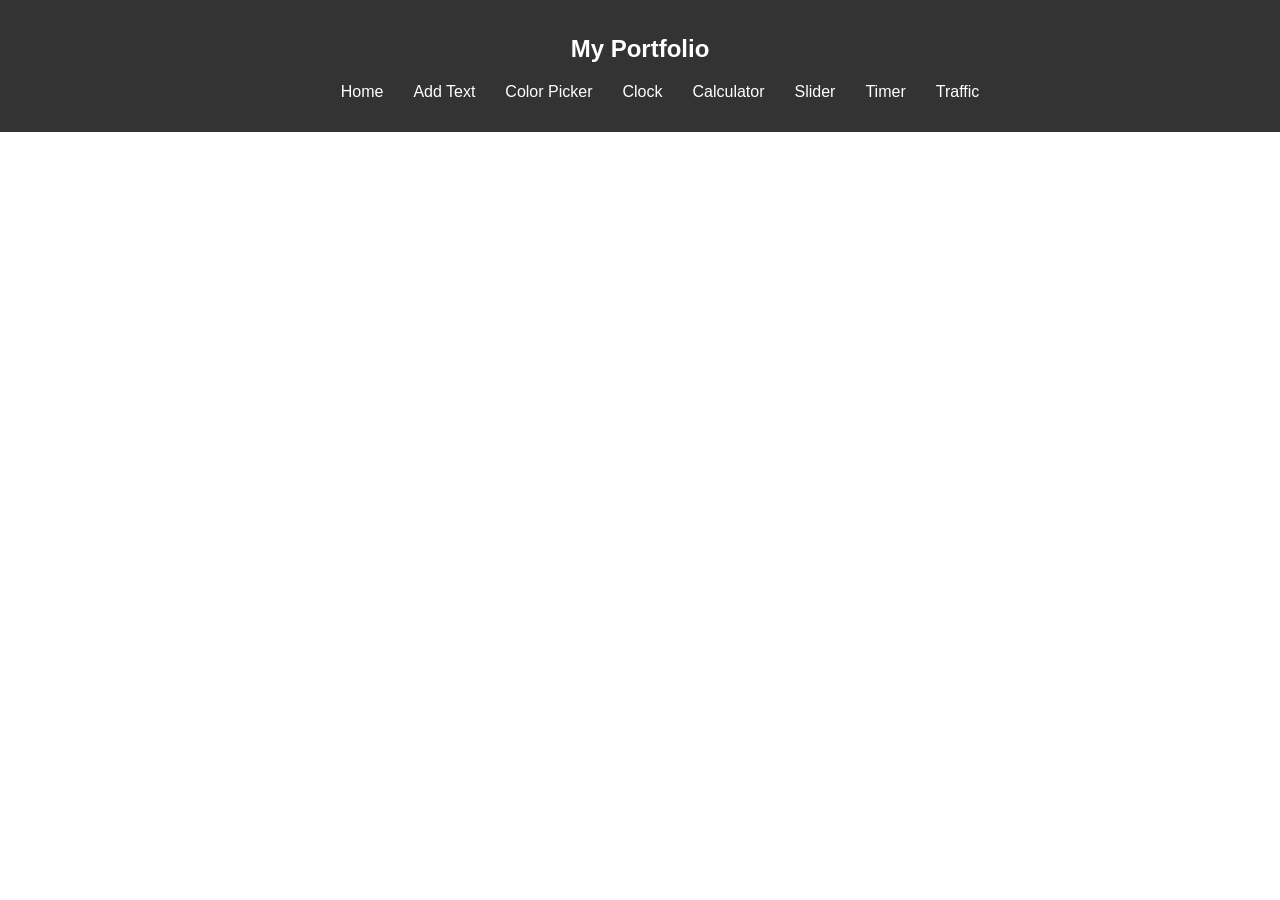
==== index.html @ f7cd4cb3 "Add initial HTML, CSS, and JavaScript files for portfolio project with navigation and functionality" ====
<!DOCTYPE html>
<html>
<head>
    <title>My JS Portfolio</title>
    <link rel="stylesheet" href="style.css">
</head>
<body>

<nav>
    <h2>My Portfolio</h2>
    <ul>
        <li onclick="navigate('home')">Home</li>
        <li onclick="navigate('task1')">Add Text</li>
        <li onclick="navigate('color')">Color Picker</li>
        <li onclick="navigate('clock')">Clock</li>
        <li onclick="navigate('calc')">Calculator</li>
        <li onclick="navigate('slider')">Slider</li>
        <li onclick="navigate('timer')">Timer</li>
        <li onclick="navigate('traffic')">Traffic</li>
    </ul>
</nav>

<div id="app"></div>

<script src="script.js"></script>
</body>
</html>
---- style.css ----
body {
    margin: 0;
    font-family: Arial;
    text-align: center;
}

/* NAVBAR */
nav {
    background: #333;
    color: white;
    padding: 15px;
}

nav ul {
    display: flex;
    justify-content: center;
    gap: 30px;
    list-style: none;
}

nav li {
    cursor: pointer;
}

nav li:hover {
    color: rgb(78, 59, 219);
}

#app {
    padding: 40px;
}

/* CLOCK BIG */
#clock {
    font-size: 70px;
    font-weight: bold;
}

/* CALCULATOR BIG */
.calc-btn {
    width: 70px;
    height: 70px;
    font-size: 20px;
}

#result {
    width: 300px;
    height: 50px;
    font-size: 25px;
}

/* TRAFFIC LIGHT */
.light {
    width: 60px;
    height: 60px;
    border-radius: 50%;
    background: gray;
    margin: 10px auto;
}

button {
    padding: 10px;
    margin: 5px;
}
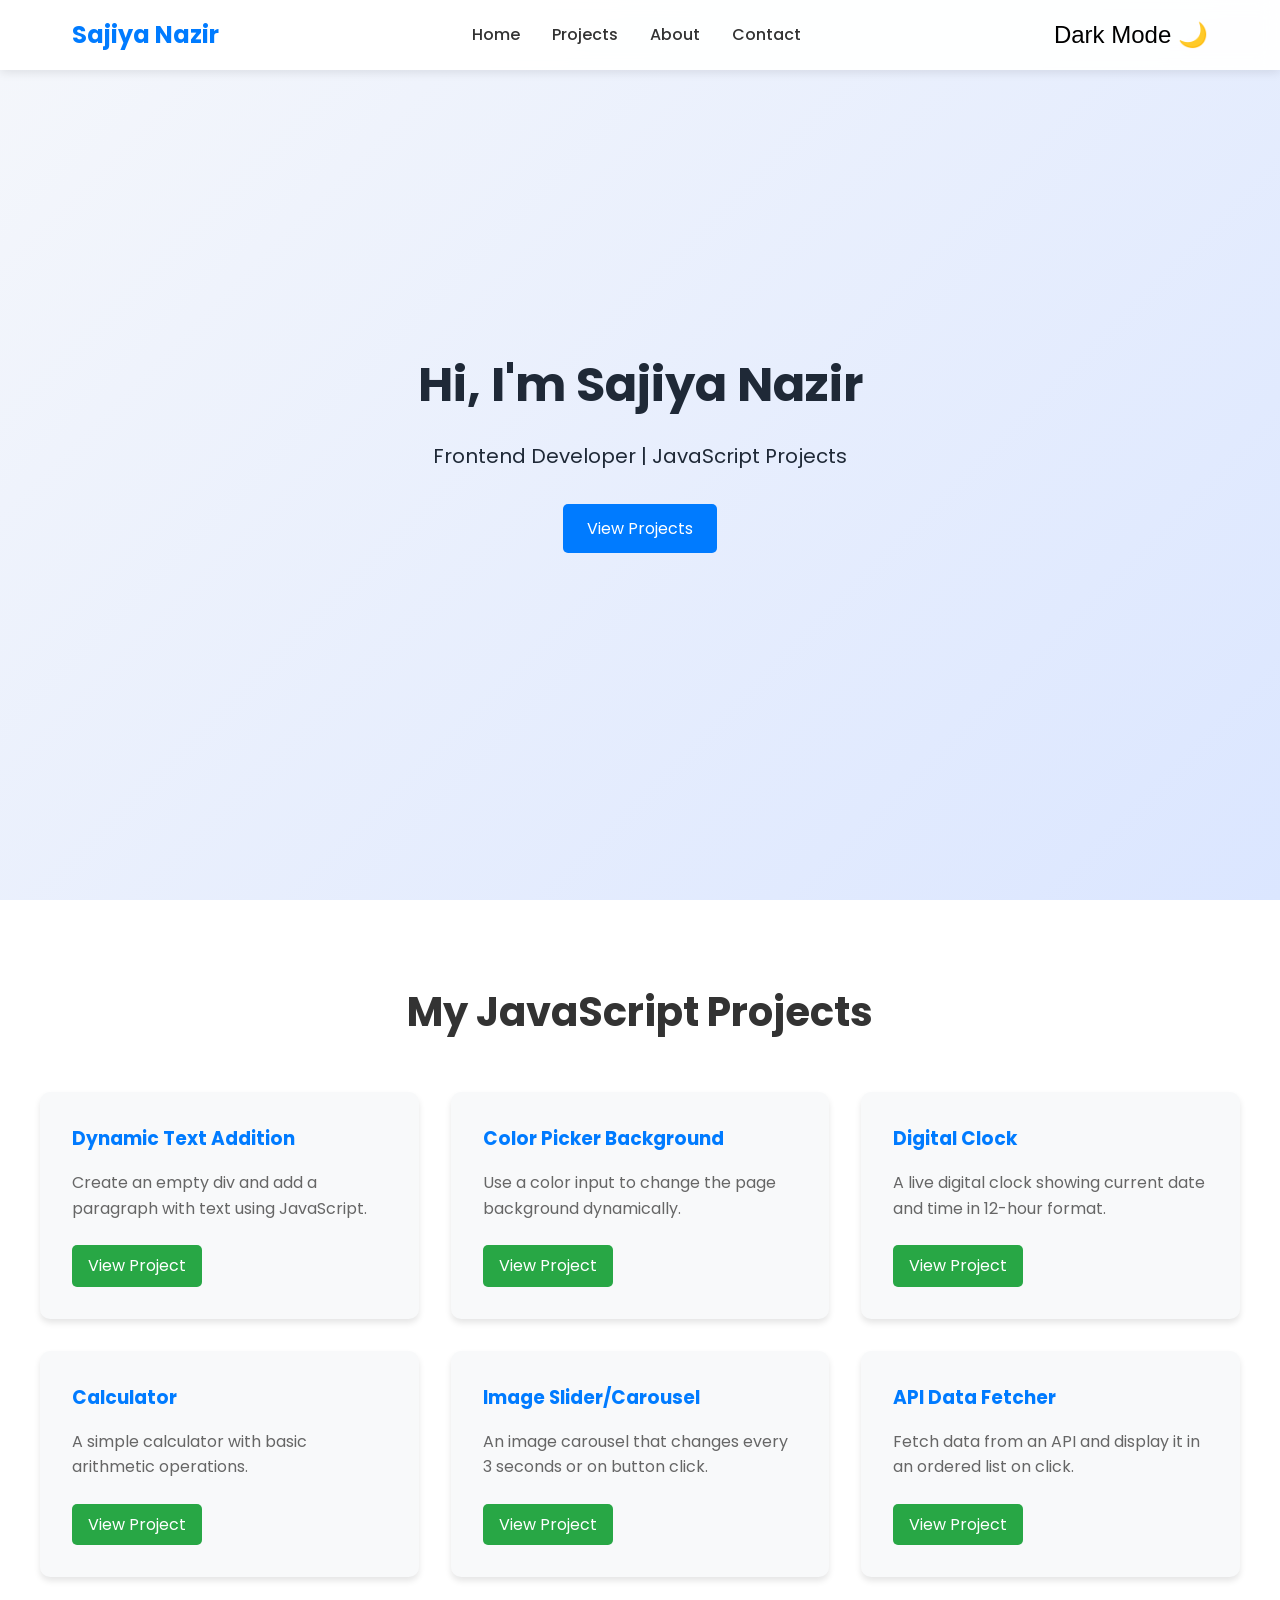
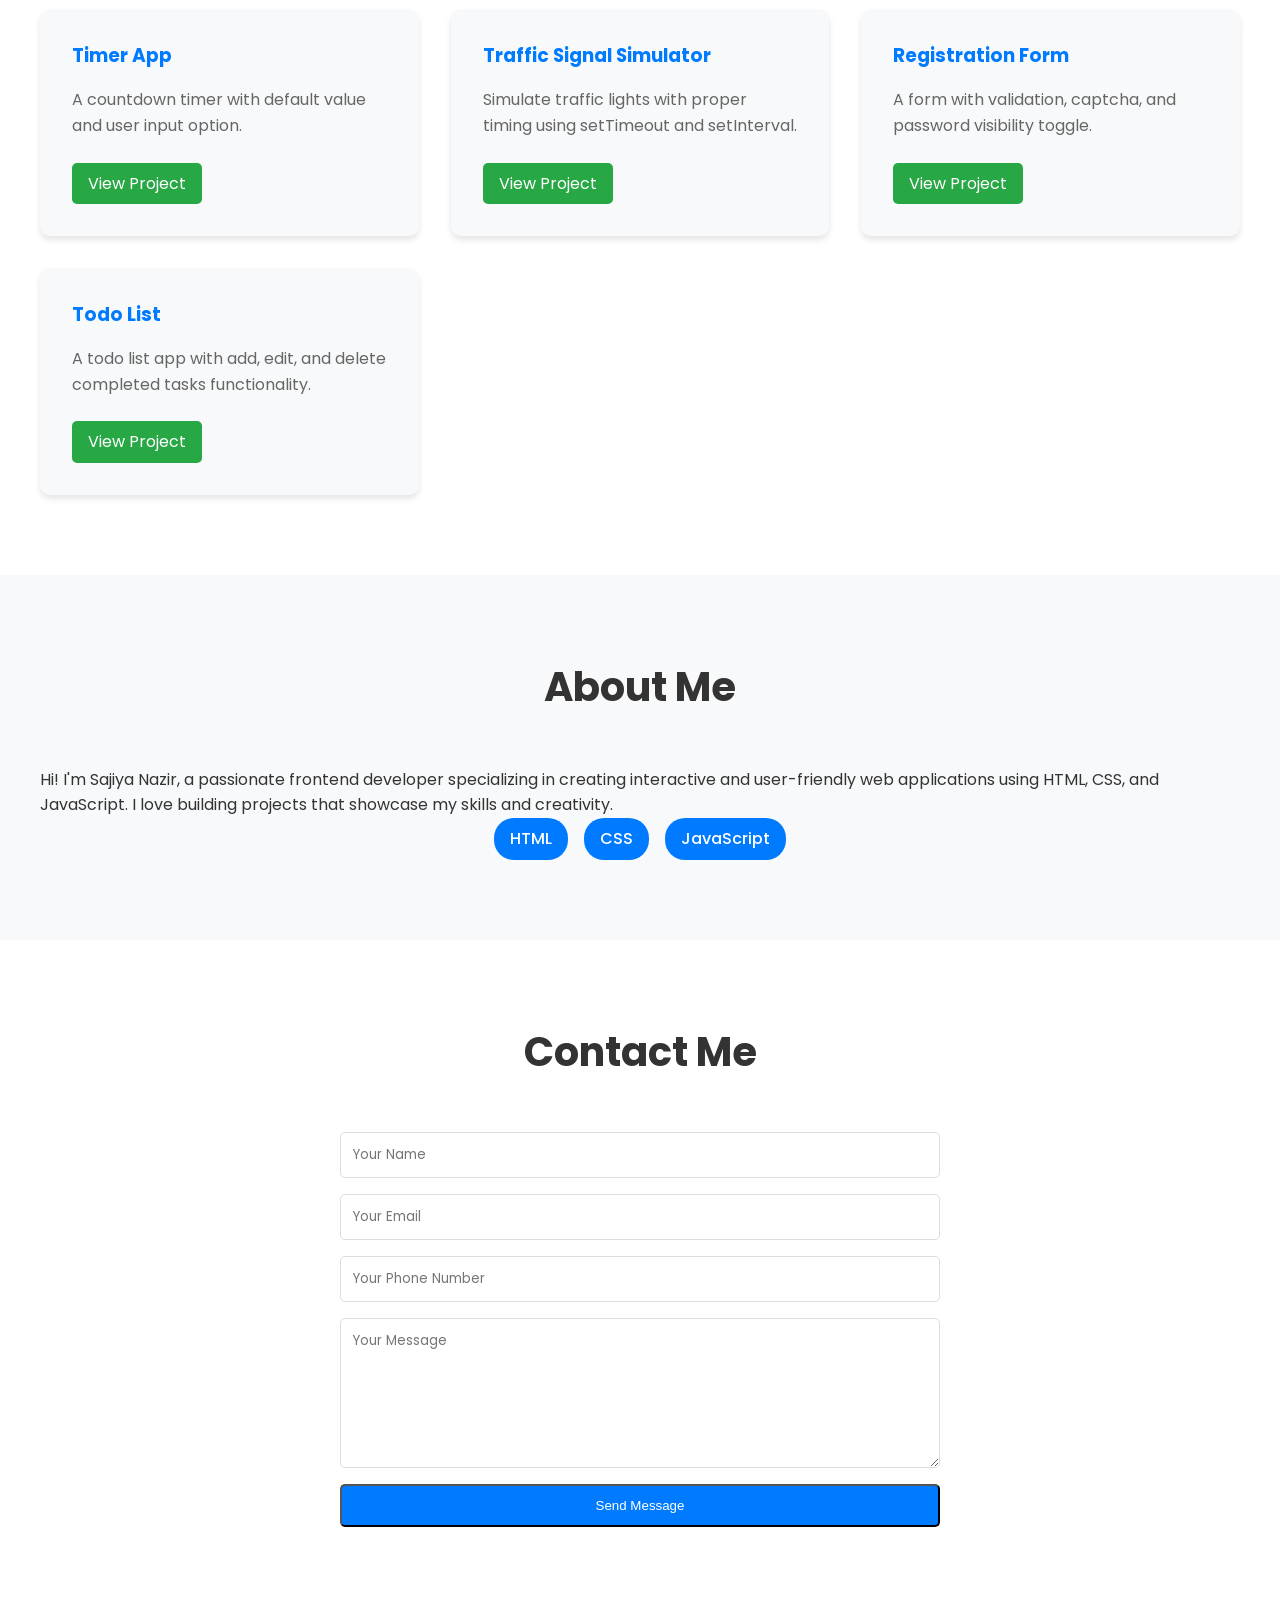
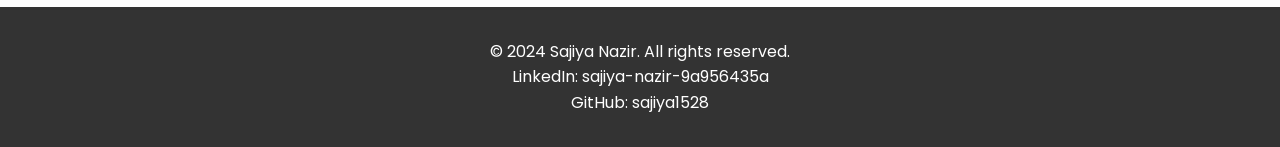
==== commit 84b07ab9: "Add multiple projects and enhance styles for portfolio - Introduced new projects: Dynamic Text Addit" ====
--- a/index.html
+++ b/index.html
@@ -1,28 +1,138 @@
-
 <!DOCTYPE html>
-<html>
+<html lang="en">
 <head>
-    <title>My JS Portfolio</title>
+    <meta charset="UTF-8">
+    <meta name="viewport" content="width=device-width, initial-scale=1.0">
+    <title>Sajiya Nazir - Frontend Developer Portfolio</title>
+    <link rel="preconnect" href="https://fonts.googleapis.com">
+    <link rel="preconnect" href="https://fonts.gstatic.com" crossorigin>
+    <link href="https://fonts.googleapis.com/css2?family=Poppins:wght@300;400;500;600;700&display=swap" rel="stylesheet">
     <link rel="stylesheet" href="style.css">
 </head>
 <body>
+    <nav id="navbar">
+        <div class="nav-container">
+            <h1 class="logo">Sajiya Nazir</h1>
+            <ul class="nav-menu">
+                <li><a href="#home">Home</a></li>
+                <li><a href="#projects">Projects</a></li>
+                <li><a href="#about">About</a></li>
+                <li><a href="#contact">Contact</a></li>
+            </ul>
+            <button id="dark-mode-toggle" class="dark-mode-btn">Dark Mode 🌙</button>
+        </div>
+    </nav>
 
-<nav>
-    <h2>My Portfolio</h2>
-    <ul>
-        <li onclick="navigate('home')">Home</li>
-        <li onclick="navigate('task1')">Add Text</li>
-        <li onclick="navigate('color')">Color Picker</li>
-        <li onclick="navigate('clock')">Clock</li>
-        <li onclick="navigate('calc')">Calculator</li>
-        <li onclick="navigate('slider')">Slider</li>
-        <li onclick="navigate('timer')">Timer</li>
-        <li onclick="navigate('traffic')">Traffic</li>
-    </ul>
-</nav>
+    <section id="home" class="hero">
+        <div class="hero-container">
+            <h1>Hi, I'm Sajiya Nazir</h1>
+            <p class="subtitle">Frontend Developer | JavaScript Projects</p>
+            <a href="#projects" class="btn-primary">View Projects</a>
+        </div>
+    </section>
 
-<div id="app"></div>
+    <section id="projects" class="projects">
+        <div class="container">
+            <h2>My JavaScript Projects</h2>
+            <div class="projects-grid">
+                <div class="project-card">
+                    <h3>Dynamic Text Addition</h3>
+                    <p>Create an empty div and add a paragraph with text using JavaScript.</p>
+                    <a href="project1.html" class="btn-secondary">View Project</a>
+                </div>
+                <div class="project-card">
+                    <h3>Color Picker Background</h3>
+                    <p>Use a color input to change the page background dynamically.</p>
+                    <a href="project2.html" class="btn-secondary">View Project</a>
+                </div>
+                <div class="project-card">
+                    <h3>Digital Clock</h3>
+                    <p>A live digital clock showing current date and time in 12-hour format.</p>
+                    <a href="project3.html" class="btn-secondary">View Project</a>
+                </div>
+                <div class="project-card">
+                    <h3>Calculator</h3>
+                    <p>A simple calculator with basic arithmetic operations.</p>
+                    <a href="project4.html" class="btn-secondary">View Project</a>
+                </div>
+                <div class="project-card">
+                    <h3>Image Slider/Carousel</h3>
+                    <p>An image carousel that changes every 3 seconds or on button click.</p>
+                    <a href="project5.html" class="btn-secondary">View Project</a>
+                </div>
+                <div class="project-card">
+                    <h3>API Data Fetcher</h3>
+                    <p>Fetch data from an API and display it in an ordered list on click.</p>
+                    <a href="project6.html" class="btn-secondary">View Project</a>
+                </div>
+                <div class="project-card">
+                    <h3>Timer App</h3>
+                    <p>A countdown timer with default value and user input option.</p>
+                    <a href="project7.html" class="btn-secondary">View Project</a>
+                </div>
+                <div class="project-card">
+                    <h3>Traffic Signal Simulator</h3>
+                    <p>Simulate traffic lights with proper timing using setTimeout and setInterval.</p>
+                    <a href="project8.html" class="btn-secondary">View Project</a>
+                </div>
+                <div class="project-card">
+                    <h3>Registration Form</h3>
+                    <p>A form with validation, captcha, and password visibility toggle.</p>
+                    <a href="project9.html" class="btn-secondary">View Project</a>
+                </div>
+                <div class="project-card">
+                    <h3>Todo List</h3>
+                    <p>A todo list app with add, edit, and delete completed tasks functionality.</p>
+                    <a href="project10.html" class="btn-secondary">View Project</a>
+                </div>
+            </div>
+        </div>
+    </section>
 
-<script src="script.js"></script>
+    <section id="about" class="about">
+        <div class="container">
+            <h2>About Me</h2>
+            <p>Hi! I'm Sajiya Nazir, a passionate frontend developer specializing in creating interactive and user-friendly web applications using HTML, CSS, and JavaScript. I love building projects that showcase my skills and creativity.</p>
+            <div class="skills">
+                <span class="skill">HTML</span>
+                <span class="skill">CSS</span>
+                <span class="skill">JavaScript</span>
+            </div>
+        </div>
+    </section>
+
+    <section id="contact" class="contact">
+        <div class="container">
+            <h2>Contact Me</h2>
+            <div id="contact-content">
+                <form action="https://formsubmit.co/sajiyanazir28@gmail.com" method="POST" id="contact-form">
+                    <input type="text" name="name" placeholder="Your Name" required>
+                    <input type="email" name="email" placeholder="Your Email" required>
+                    <input type="tel" name="phone" placeholder="Your Phone Number" required>
+                    <textarea name="message" placeholder="Your Message" required></textarea>
+                    <button type="submit" class="btn-primary">Send Message</button>
+
+                    <!-- FormSubmit Configuration -->
+                    <input type="hidden" name="_replyto" value="">
+                    <input type="hidden" name="_subject" value="New Contact Message from Portfolio">
+                    <input type="hidden" name="_captcha" value="false">
+                </form>
+            </div>
+        </div>
+    </section>
+
+    <footer class="footer">
+        <div class="container">
+            <p>&copy; 2024 Sajiya Nazir. All rights reserved.</p>
+            <div class="footer-links">
+                <a href="https://www.linkedin.com/in/sajiya-nazir-9a956435a/" class="social-link" target="_blank" rel="noreferrer">LinkedIn: sajiya-nazir-9a956435a</a>
+              <br>
+             <a href="https://github.com/sajiya1528" class="social-link" target="_blank" rel="noreferrer">GitHub: sajiya1528</a>
+           
+            </div>
+        </div>
+    </footer>
+
+    <script src="script.js"></script>
 </body>
-</html>
+</html>
--- a/style.css
+++ b/style.css
@@ -1,64 +1,395 @@
+/* Reset and Base Styles */
+* {
+    margin: 0;
+    padding: 0;
+    box-sizing: border-box;
+}
+
 body {
-    margin: 0;
-    font-family: Arial;
+    font-family: 'Poppins', sans-serif;
+    line-height: 1.6;
+    color: #333;
+    background-color: #fff;
+    transition: background-color 0.3s, color 0.3s;
+}
+
+body.dark-mode {
+    background-color: #121212;
+    color: #e0e0e0;
+}
+
+/* Navbar */
+#navbar {
+    position: fixed;
+    top: 0;
+    width: 100%;
+    background-color: rgba(255, 255, 255, 0.95);
+    backdrop-filter: blur(10px);
+    box-shadow: 0 2px 10px rgba(0, 0, 0, 0.1);
+    z-index: 1000;
+    transition: background-color 0.3s;
+}
+
+body.dark-mode #navbar {
+    background-color: rgba(18, 18, 18, 0.95);
+}
+
+.nav-container {
+    max-width: 1200px;
+    margin: 0 auto;
+    display: flex;
+    justify-content: space-between;
+    align-items: center;
+    padding: 1rem 2rem;
+}
+
+.logo {
+    font-size: 1.5rem;
+    font-weight: 700;
+    color: #007bff;
+}
+
+.nav-menu {
+    display: flex;
+    list-style: none;
+    gap: 2rem;
+}
+
+.nav-menu a {
+    text-decoration: none;
+    color: #333;
+    font-weight: 500;
+    transition: color 0.3s;
+}
+
+body.dark-mode .nav-menu a {
+    color: #e0e0e0;
+}
+
+.nav-menu a:hover {
+    color: #007bff;
+}
+
+.dark-mode-btn {
+    background: none;
+    border: none;
+    font-size: 1.5rem;
+    cursor: pointer;
+    transition: transform 0.3s;
+}
+
+.dark-mode-btn:hover {
+    transform: scale(1.1);
+}
+
+/* Hero Section */
+.hero {
+    height: 100vh;
+    display: flex;
+    align-items: center;
+    justify-content: center;
     text-align: center;
-}
-
-/* NAVBAR */
-nav {
-    background: #333;
-    color: white;
-    padding: 15px;
-}
-
-nav ul {
+    background: linear-gradient(135deg, #f5f7fb 0%, #dbe6ff 100%);
+    color: #1f2937;
+}
+
+.hero-container h1 {
+    font-size: 3rem;
+    margin-bottom: 1rem;
+    animation: fadeInUp 1s ease-out;
+}
+
+.subtitle {
+    font-size: 1.25rem;
+    margin-bottom: 2rem;
+    opacity: 0.9;
+    animation: fadeInUp 1s ease-out 0.2s both;
+}
+
+.btn-primary {
+    display: inline-block;
+    padding: 0.75rem 1.5rem;
+    background-color: #007bff;
+    color: white;
+    text-decoration: none;
+    border-radius: 5px;
+    transition: background-color 0.3s, transform 0.3s;
+    animation: fadeInUp 1s ease-out 0.4s both;
+}
+
+.btn-primary:hover {
+    background-color: #0056b3;
+    transform: translateY(-2px);
+}
+
+/* Sections */
+section {
+    padding: 5rem 2rem;
+}
+
+.container {
+    max-width: 1200px;
+    margin: 0 auto;
+}
+
+h2 {
+    text-align: center;
+    font-size: 2.5rem;
+    margin-bottom: 3rem;
+    color: #333;
+}
+
+body.dark-mode h2 {
+    color: #e0e0e0;
+}
+
+/* Projects */
+.projects-grid {
+    display: grid;
+    grid-template-columns: repeat(auto-fit, minmax(300px, 1fr));
+    gap: 2rem;
+}
+
+.project-card {
+    background-color: #f8f9fa;
+    border-radius: 10px;
+    padding: 2rem;
+    box-shadow: 0 4px 6px rgba(0, 0, 0, 0.1);
+    transition: transform 0.3s, box-shadow 0.3s;
+    animation: fadeInUp 1s ease-out both;
+}
+
+body.dark-mode .project-card {
+    background-color: #1e1e1e;
+    box-shadow: 0 4px 6px rgba(0, 0, 0, 0.3);
+}
+
+.project-card:hover {
+    transform: translateY(-5px);
+    box-shadow: 0 8px 15px rgba(0, 0, 0, 0.2);
+}
+
+.project-card h3 {
+    margin-bottom: 1rem;
+    color: #007bff;
+}
+
+.project-card p {
+    margin-bottom: 1.5rem;
+    color: #666;
+}
+
+body.dark-mode .project-card p {
+    color: #ccc;
+}
+
+.btn-secondary {
+    display: inline-block;
+    padding: 0.5rem 1rem;
+    background-color: #28a745;
+    color: white;
+    text-decoration: none;
+    border-radius: 5px;
+    transition: background-color 0.3s;
+}
+
+.btn-secondary:hover {
+    background-color: #218838;
+}
+
+/* About */
+.about {
+    background-color: #f8f9fa;
+}
+
+body.dark-mode .about {
+    background-color: #1a1a1a;
+}
+
+.skills {
     display: flex;
     justify-content: center;
-    gap: 30px;
-    list-style: none;
-}
-
-nav li {
-    cursor: pointer;
-}
-
-nav li:hover {
-    color: rgb(78, 59, 219);
-}
-
-#app {
-    padding: 40px;
-}
-
-/* CLOCK BIG */
-#clock {
-    font-size: 70px;
-    font-weight: bold;
-}
-
-/* CALCULATOR BIG */
-.calc-btn {
-    width: 70px;
-    height: 70px;
-    font-size: 20px;
-}
-
-#result {
-    width: 300px;
-    height: 50px;
-    font-size: 25px;
-}
-
-/* TRAFFIC LIGHT */
-.light {
-    width: 60px;
-    height: 60px;
-    border-radius: 50%;
-    background: gray;
-    margin: 10px auto;
-}
-
-button {
-    padding: 10px;
-    margin: 5px;
+    gap: 1rem;
+    flex-wrap: wrap;
+}
+
+.skill {
+    background-color: #007bff;
+    color: white;
+    padding: 0.5rem 1rem;
+    border-radius: 20px;
+    font-weight: 500;
+}
+
+/* Contact */
+.contact {
+    background-color: #fff;
+}
+
+body.dark-mode .contact {
+    background-color: #121212;
+}
+
+#contact-form {
+    max-width: 600px;
+    margin: 0 auto;
+    display: flex;
+    flex-direction: column;
+    gap: 1rem;
+}
+
+#contact-form input,
+#contact-form textarea {
+    padding: 0.75rem;
+    border: 1px solid #ddd;
+    border-radius: 5px;
+    font-family: 'Poppins', sans-serif;
+    transition: border-color 0.3s;
+}
+
+body.dark-mode #contact-form input,
+body.dark-mode #contact-form textarea {
+    background-color: #1e1e1e;
+    border-color: #444;
+    color: #e0e0e0;
+}
+
+#contact-form input:focus,
+#contact-form textarea:focus {
+    outline: none;
+    border-color: #007bff;
+}
+
+#contact-form textarea {
+    resize: vertical;
+    min-height: 150px;
+}
+
+/* Thank You Inline Message - Exact same as thankyou.html */
+.thank-you-container {
+    background: white;
+    padding: 3rem;
+    border-radius: 15px;
+    box-shadow: 0 10px 30px rgba(0, 0, 0, 0.1);
+    max-width: 800px;
+    margin: 0 auto;
+}
+
+body.dark-mode .thank-you-container {
+    background: #1e1e1e;
+    box-shadow: 0 10px 30px rgba(0, 0, 0, 0.3);
+}
+
+.thank-you-container h1 {
+    color: #007bff;
+    margin-bottom: 1rem;
+}
+
+.thank-you-container p {
+    color: #666;
+    margin-bottom: 2rem;
+    font-size: 1.1rem;
+}
+
+body.dark-mode .thank-you-container p {
+    color: #ccc;
+}
+
+.thank-you-container .btn-primary {
+    display: inline-block;
+    padding: 0.75rem 1.5rem;
+    background-color: #007bff;
+    color: white;
+    text-decoration: none;
+    border-radius: 5px;
+    transition: background-color 0.3s, transform 0.3s;
+}
+
+.thank-you-container .btn-primary:hover {
+    background-color: #0056b3;
+    transform: translateY(-2px);
+}
+
+.thank-you-container .social-links {
+    margin-top: 2rem;
+}
+
+.thank-you-container .social-links a {
+    margin: 0 1rem;
+    color: #007bff;
+    text-decoration: none;
+}
+
+.thank-you-container .social-links a:hover {
+    text-decoration: underline;
+}
+
+/* Footer */
+.footer {
+    background-color: #333;
+    color: white;
+    text-align: center;
+    padding: 2rem;
+}
+
+.social-links {
+    display: flex;
+    justify-content: center;
+    gap: 1rem;
+    margin-top: 1rem;
+}
+
+.social-link {
+    color: white;
+    text-decoration: none;
+    transition: color 0.3s;
+}
+
+.social-link:hover {
+    color: #007bff;
+}
+
+/* Animations */
+@keyframes fadeInUp {
+    from {
+        opacity: 0;
+        transform: translateY(30px);
+    }
+    to {
+        opacity: 1;
+        transform: translateY(0);
+    }
+}
+
+/* Responsive Design */
+@media (max-width: 768px) {
+    .nav-container {
+        flex-direction: column;
+        gap: 1rem;
+    }
+
+    .nav-menu {
+        gap: 1rem;
+    }
+
+    .hero-container h1 {
+        font-size: 2rem;
+    }
+
+    .subtitle {
+        font-size: 1rem;
+    }
+
+    .projects-grid {
+        grid-template-columns: 1fr;
+    }
+
+    h2 {
+        font-size: 2rem;
+    }
+}
+
+/* Smooth Scrolling */
+html {
+    scroll-behavior: smooth;
 }
